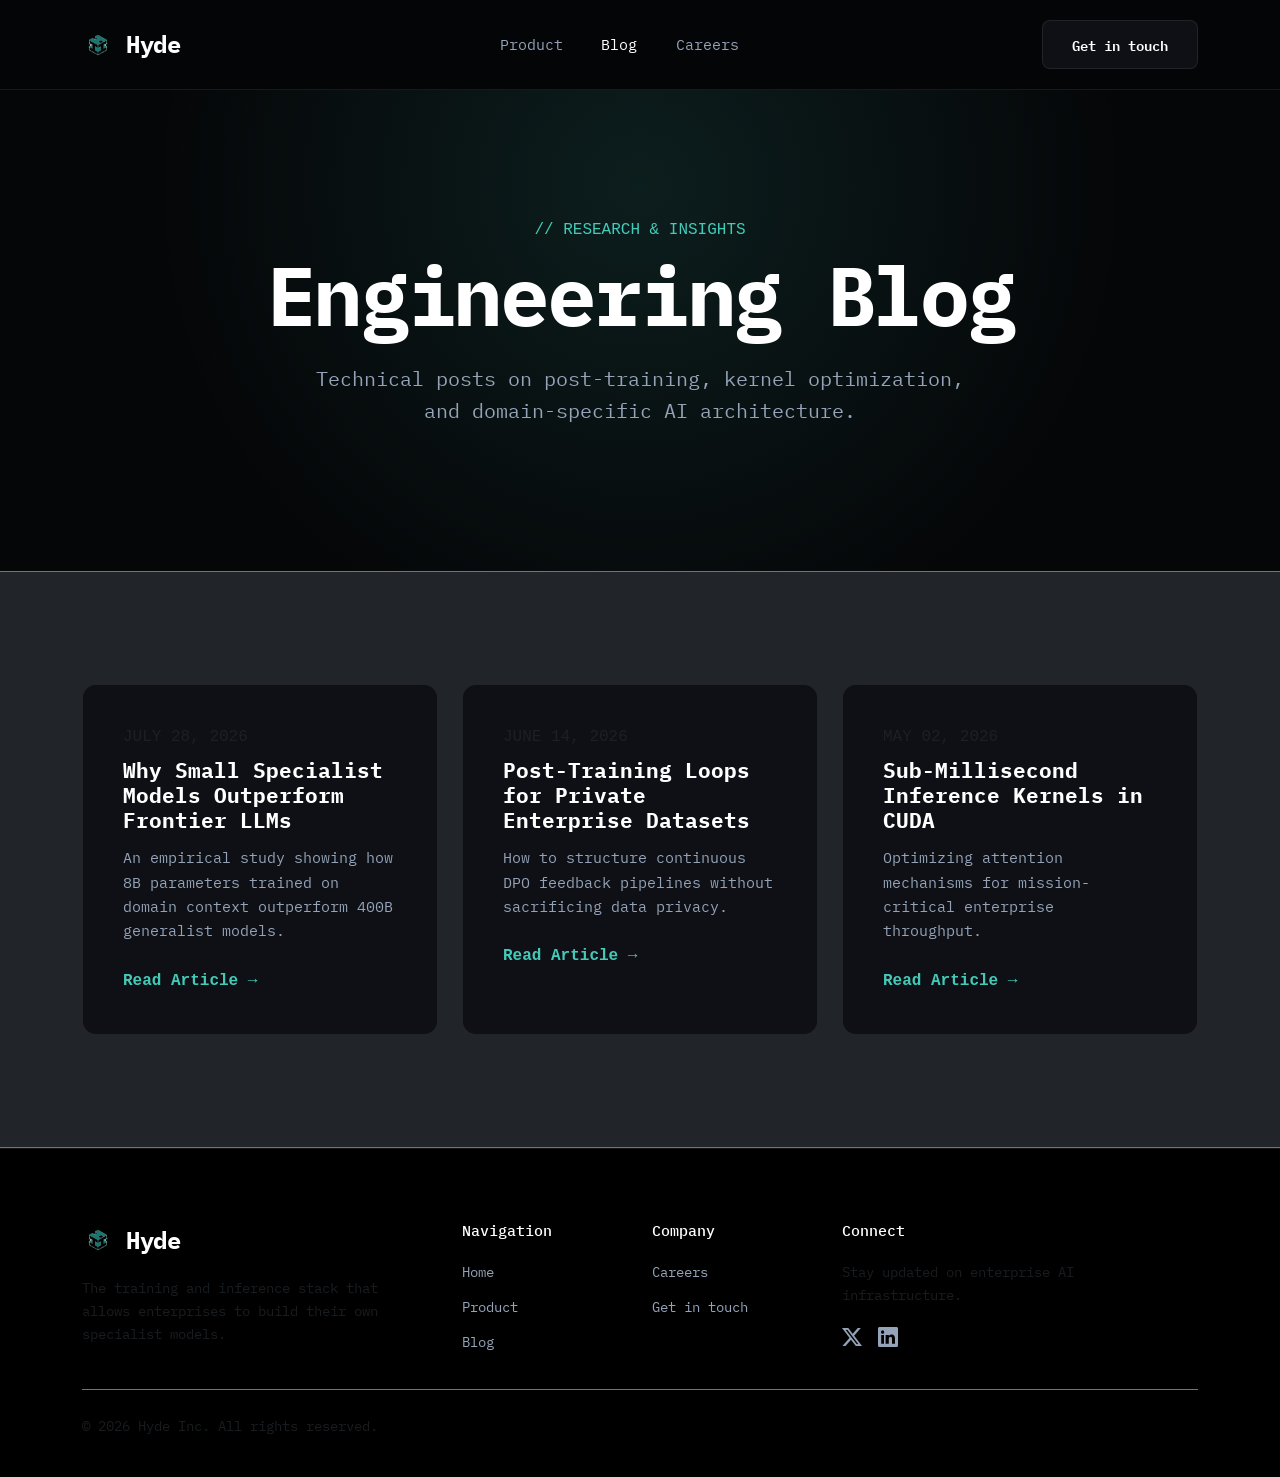
==== blog.html @ 6b25f45a "Add full multipage setup (product.html, blog.html, careers.html) and exact hyde.ai mint charcoal col" ====
<!DOCTYPE html>
<html lang="en">

<head>
    <meta charset="UTF-8">
    <meta name="viewport" content="width=device-width, initial-scale=1.0">
    <title>Blog | Hyde Insights &amp; Research</title>
    <meta name="description" content="Read the latest research, engineering insights, and benchmarks on enterprise specialist models from Hyde.">

    <!-- Favicon -->
    <link rel="icon" type="image/x-icon" href="favicon.ico">
    <link rel="shortcut icon" type="image/x-icon" href="favicon.ico">
    <link rel="icon" type="image/png" sizes="32x32" href="favicon.png">
    <link rel="apple-touch-icon" href="logo.png">

    <!-- Fonts & Icons -->
    <link rel="preconnect" href="https://fonts.googleapis.com">
    <link rel="preconnect" href="https://fonts.gstatic.com" crossorigin>
    <link href="https://fonts.googleapis.com/css2?family=IBM+Plex+Mono:wght@300;400;500;600;700&family=Plus+Jakarta+Sans:wght@400;500;600;700;800&display=swap" rel="stylesheet">
    <link href="https://cdn.jsdelivr.net/npm/bootstrap@5.3.0/dist/css/bootstrap.min.css" rel="stylesheet">
    <link rel="stylesheet" href="https://cdn.jsdelivr.net/npm/bootstrap-icons@1.11.3/font/bootstrap-icons.min.css">
    
    <!-- Custom CSS -->
    <link rel="stylesheet" href="styles.css">
</head>

<body>
    <!-- Navigation Bar -->
    <nav class="navbar navbar-expand-lg">
        <div class="container">
            <a class="navbar-brand" href="index.html">
                <img src="logo.png" alt="Hyde Logo" class="logo-img">
                <span>Hyde</span>
            </a>
            <button class="navbar-toggler navbar-dark" type="button" data-bs-toggle="collapse" data-bs-target="#navbarMain">
                <span class="navbar-toggler-icon"></span>
            </button>
            <div class="collapse navbar-collapse" id="navbarMain">
                <ul class="navbar-nav mx-auto">
                    <li class="nav-item">
                        <a class="nav-link btn-scramble" href="product.html">Product</a>
                    </li>
                    <li class="nav-item">
                        <a class="nav-link active btn-scramble" href="blog.html">Blog</a>
                    </li>
                    <li class="nav-item">
                        <a class="nav-link btn-scramble" href="careers.html">Careers</a>
                    </li>
                </ul>
                <div class="d-flex align-items-center gap-3">
                    <button class="btn-hyde-dark btn-scramble" data-bs-toggle="modal" data-bs-target="#touchModal">
                        Get in touch
                    </button>
                </div>
            </div>
        </div>
    </nav>

    <!-- Header Section -->
    <section class="hero-section text-center">
        <div class="container">
            <span class="text-teal font-monospace fs-6 uppercase mb-2 d-block" style="color: #43cab8;">// RESEARCH &amp; INSIGHTS</span>
            <h1 class="hero-title mb-4">Engineering Blog</h1>
            <p class="hero-lead mb-5">
                Technical posts on post-training, kernel optimization, and domain-specific AI architecture.
            </p>
        </div>
    </section>

    <!-- Blog Posts Grid -->
    <section class="section-padding border-top border-bottom border-secondary bg-dark">
        <div class="container">
            <div class="row g-4">
                <div class="col-lg-4 col-md-6">
                    <div class="hyde-card">
                        <div class="text-muted font-monospace fs-6 mb-2">JULY 28, 2026</div>
                        <h3>Why Small Specialist Models Outperform Frontier LLMs</h3>
                        <p class="mb-4">An empirical study showing how 8B parameters trained on domain context outperform 400B generalist models.</p>
                        <a href="#" class="text-teal font-monospace fs-6 text-decoration-none fw-bold" style="color: #43cab8;">Read Article &rarr;</a>
                    </div>
                </div>

                <div class="col-lg-4 col-md-6">
                    <div class="hyde-card">
                        <div class="text-muted font-monospace fs-6 mb-2">JUNE 14, 2026</div>
                        <h3>Post-Training Loops for Private Enterprise Datasets</h3>
                        <p class="mb-4">How to structure continuous DPO feedback pipelines without sacrificing data privacy.</p>
                        <a href="#" class="text-teal font-monospace fs-6 text-decoration-none fw-bold" style="color: #43cab8;">Read Article &rarr;</a>
                    </div>
                </div>

                <div class="col-lg-4 col-md-6">
                    <div class="hyde-card">
                        <div class="text-muted font-monospace fs-6 mb-2">MAY 02, 2026</div>
                        <h3>Sub-Millisecond Inference Kernels in CUDA</h3>
                        <p class="mb-4">Optimizing attention mechanisms for mission-critical enterprise throughput.</p>
                        <a href="#" class="text-teal font-monospace fs-6 text-decoration-none fw-bold" style="color: #43cab8;">Read Article &rarr;</a>
                    </div>
                </div>
            </div>
        </div>
    </section>

    <!-- Footer -->
    <footer>
        <div class="container">
            <div class="row g-4 mb-4">
                <div class="col-lg-4">
                    <a class="navbar-brand text-white mb-3" href="index.html">
                        <img src="logo.png" alt="Hyde Logo" class="logo-img">
                        <span>Hyde</span>
                    </a>
                    <p class="text-muted pe-lg-4">
                        The training and inference stack that allows enterprises to build their own specialist models.
                    </p>
                </div>
                <div class="col-6 col-lg-2">
                    <h5>Navigation</h5>
                    <ul>
                        <li><a href="index.html">Home</a></li>
                        <li><a href="product.html">Product</a></li>
                        <li><a href="blog.html">Blog</a></li>
                    </ul>
                </div>
                <div class="col-6 col-lg-2">
                    <h5>Company</h5>
                    <ul>
                        <li><a href="careers.html">Careers</a></li>
                        <li><a href="#" data-bs-toggle="modal" data-bs-target="#touchModal">Get in touch</a></li>
                    </ul>
                </div>
                <div class="col-lg-4">
                    <h5>Connect</h5>
                    <p class="text-muted">Stay updated on enterprise AI infrastructure.</p>
                    <div class="d-flex gap-3 fs-5">
                        <a href="https://x.com/Buildwith_Hyde" target="_blank" title="Twitter/X @Buildwith_Hyde"><i class="bi bi-twitter-x"></i></a>
                        <a href="https://linkedin.com" target="_blank" title="LinkedIn"><i class="bi bi-linkedin"></i></a>
                    </div>
                </div>
            </div>

            <div class="border-top border-secondary pt-4 d-flex flex-column flex-md-row justify-content-between align-items-center gap-3">
                <p class="mb-0 text-muted">&copy; 2026 Hyde Inc. All rights reserved.</p>
            </div>
        </div>
    </footer>

    <!-- Get in Touch Modal Drawer -->
    <div class="modal fade" id="touchModal" tabindex="-1" aria-hidden="true">
        <div class="modal-dialog modal-dialog-centered">
            <div class="modal-content p-2">
                <div class="modal-header border-bottom border-secondary">
                    <h5 class="modal-title fw-bold text-white"><i class="bi bi-terminal text-teal me-2" style="color: #43cab8;"></i> Get in Touch with Hyde</h5>
                    <button type="button" class="btn-close btn-close-white" data-bs-dismiss="modal" aria-label="Close"></button>
                </div>
                <div class="modal-body p-4">
                    <form onsubmit="event.preventDefault(); alert('Inquiry received! The Hyde enterprise team will contact you shortly.'); bootstrap.Modal.getInstance(document.getElementById('touchModal')).hide();">
                        <div class="mb-3">
                            <label class="form-label text-muted fs-6">Full Name</label>
                            <input type="text" class="form-control" placeholder="Jane Doe" required>
                        </div>
                        <div class="mb-3">
                            <label class="form-label text-muted fs-6">Work Email</label>
                            <input type="email" class="form-control" placeholder="jane@enterprise.com" required>
                        </div>
                        <button type="submit" class="btn-hyde-primary w-100 py-3 mt-2 justify-content-center">
                            Submit Enterprise Request <i class="bi bi-send ms-1"></i>
                        </button>
                    </form>
                </div>
            </div>
        </div>
    </div>

    <!-- Scripts -->
    <script src="https://cdn.jsdelivr.net/npm/bootstrap@5.3.0/dist/js/bootstrap.bundle.min.js"></script>
    <script src="scripts.js"></script>
</body>
</html>
---- styles.css ----
/*
 * Hyde (hyde.ai) — Exact Multipage & Color Scheme Design System
 * Colors: Deep Charcoal (#090a0d), Mint Cyan (#43cab8), Pale Cream Mint (#d0ece6), Soft White (#ffffff)
 */

:root {
    --bg-black: #050608;
    --bg-dark: #090a0d;
    --bg-card: #0e1015;
    --bg-card-border: rgba(255, 255, 255, 0.08);
    
    --accent-mint: #43cab8;
    --accent-mint-cream: #d0ece6;
    --accent-mint-light: #e3f8f4;
    --accent-glow: rgba(67, 202, 184, 0.2);

    --text-white: #ffffff;
    --text-muted: #94a3b8;
    --text-sub: #64748b;

    --radius-sm: 8px;
    --radius-md: 14px;

    --font-mono: 'IBM Plex Mono', monospace;
    --font-sans: 'Plus Jakarta Sans', -apple-system, BlinkMacSystemFont, sans-serif;

    --transition: all 0.3s cubic-bezier(0.16, 1, 0.3, 1);
}

*, *::before, *::after {
    box-sizing: border-box;
    margin: 0;
    padding: 0;
}

body {
    background-color: var(--bg-black);
    color: var(--text-white);
    font-family: var(--font-mono);
    line-height: 1.6;
    overflow-x: hidden;
    -webkit-font-smoothing: antialiased;
}

/* Scrollbar */
::-webkit-scrollbar {
    width: 6px;
}
::-webkit-scrollbar-track {
    background: var(--bg-black);
}
::-webkit-scrollbar-thumb {
    background: #1e293b;
    border-radius: 3px;
}
::-webkit-scrollbar-thumb:hover {
    background: var(--accent-mint);
}

/* Navbar */
.navbar {
    background-color: rgba(5, 6, 8, 0.9);
    backdrop-filter: blur(24px);
    -webkit-backdrop-filter: blur(24px);
    border-bottom: 1px solid var(--bg-card-border);
    padding: 1.25rem 0;
    position: sticky;
    top: 0;
    z-index: 1000;
}

.navbar-brand {
    font-family: var(--font-mono);
    font-weight: 700;
    font-size: 1.5rem;
    color: #ffffff !important;
    letter-spacing: -0.02em;
    display: flex;
    align-items: center;
    gap: 0.75rem;
    text-decoration: none;
}

.navbar-brand img.logo-img {
    height: 32px;
    width: 32px;
    object-fit: contain;
}

.nav-link {
    font-family: var(--font-mono);
    font-size: 0.95rem;
    color: var(--text-muted) !important;
    padding: 0.5rem 1.2rem !important;
    transition: var(--transition);
    text-decoration: none;
}

.nav-link:hover, .nav-link.active {
    color: var(--text-white) !important;
}

/* Buttons */
.btn-hyde-primary {
    background: var(--text-white);
    color: var(--bg-black) !important;
    font-family: var(--font-mono);
    font-weight: 700;
    font-size: 0.9rem;
    padding: 0.75rem 1.8rem;
    border-radius: var(--radius-sm);
    border: none;
    transition: var(--transition);
    text-decoration: none;
    display: inline-flex;
    align-items: center;
    gap: 0.5rem;
    cursor: pointer;
}

.btn-hyde-primary:hover {
    background: var(--accent-mint-cream);
    transform: translateY(-2px);
    box-shadow: 0 0 30px var(--accent-glow);
}

.btn-hyde-dark {
    background: var(--bg-card);
    border: 1px solid var(--bg-card-border);
    color: var(--text-white) !important;
    font-family: var(--font-mono);
    font-weight: 600;
    font-size: 0.9rem;
    padding: 0.75rem 1.8rem;
    border-radius: var(--radius-sm);
    transition: var(--transition);
    text-decoration: none;
    display: inline-flex;
    align-items: center;
    gap: 0.5rem;
    cursor: pointer;
}

.btn-hyde-dark:hover {
    border-color: var(--accent-mint);
    color: var(--accent-mint) !important;
}

/* Hero Section */
.hero-section {
    padding: 8rem 0 6rem;
    position: relative;
    background: radial-gradient(circle at 50% 20%, rgba(67, 202, 184, 0.12) 0%, transparent 65%);
}

.hero-title {
    font-family: var(--font-mono);
    font-size: clamp(3rem, 6.5vw, 5.5rem);
    font-weight: 700;
    letter-spacing: -0.04em;
    line-height: 1.05;
    color: var(--text-white);
}

.hero-lead {
    font-family: var(--font-mono);
    font-size: 1.25rem;
    color: var(--text-muted);
    max-width: 680px;
    margin: 0 auto;
}

/* Cards & Layout */
.section-padding {
    padding: 7rem 0;
}

.hyde-card {
    background: var(--bg-card);
    border: 1px solid var(--bg-card-border);
    border-radius: var(--radius-md);
    padding: 2.5rem;
    height: 100%;
    transition: var(--transition);
}

.hyde-card:hover {
    border-color: rgba(67, 202, 184, 0.4);
    box-shadow: 0 15px 40px rgba(67, 202, 184, 0.12);
    transform: translateY(-4px);
}

.hyde-card h3 {
    font-family: var(--font-mono);
    font-size: 1.3rem;
    font-weight: 700;
    color: var(--text-white);
    margin-bottom: 0.75rem;
}

.hyde-card p {
    color: var(--text-muted);
    font-size: 0.95rem;
    margin: 0;
}

/* Modal Drawer */
.modal-content {
    background-color: var(--bg-card);
    border: 1px solid var(--bg-card-border);
    border-radius: var(--radius-md);
    color: var(--text-white);
    font-family: var(--font-mono);
}

.form-control, .form-select {
    background-color: #050608 !important;
    border: 1px solid var(--bg-card-border) !important;
    color: #ffffff !important;
    font-family: var(--font-mono);
    padding: 0.75rem 1rem;
    border-radius: var(--radius-sm);
}

.form-control:focus, .form-select:focus {
    border-color: var(--accent-mint) !important;
    box-shadow: 0 0 15px var(--accent-glow) !important;
}

/* Footer */
footer {
    background-color: #000000;
    border-top: 1px solid var(--bg-card-border);
    padding: 4.5rem 0 2.5rem;
    color: var(--text-sub);
    font-family: var(--font-mono);
    font-size: 0.9rem;
}

footer h5 {
    color: var(--text-white);
    font-size: 0.95rem;
    margin-bottom: 1.25rem;
}

footer a {
    color: var(--text-muted);
    text-decoration: none;
    transition: var(--transition);
}

footer a:hover {
    color: var(--accent-mint);
}

footer ul {
    list-style: none;
    padding: 0;
    margin: 0;
}

footer ul li {
    margin-bottom: 0.75rem;
}
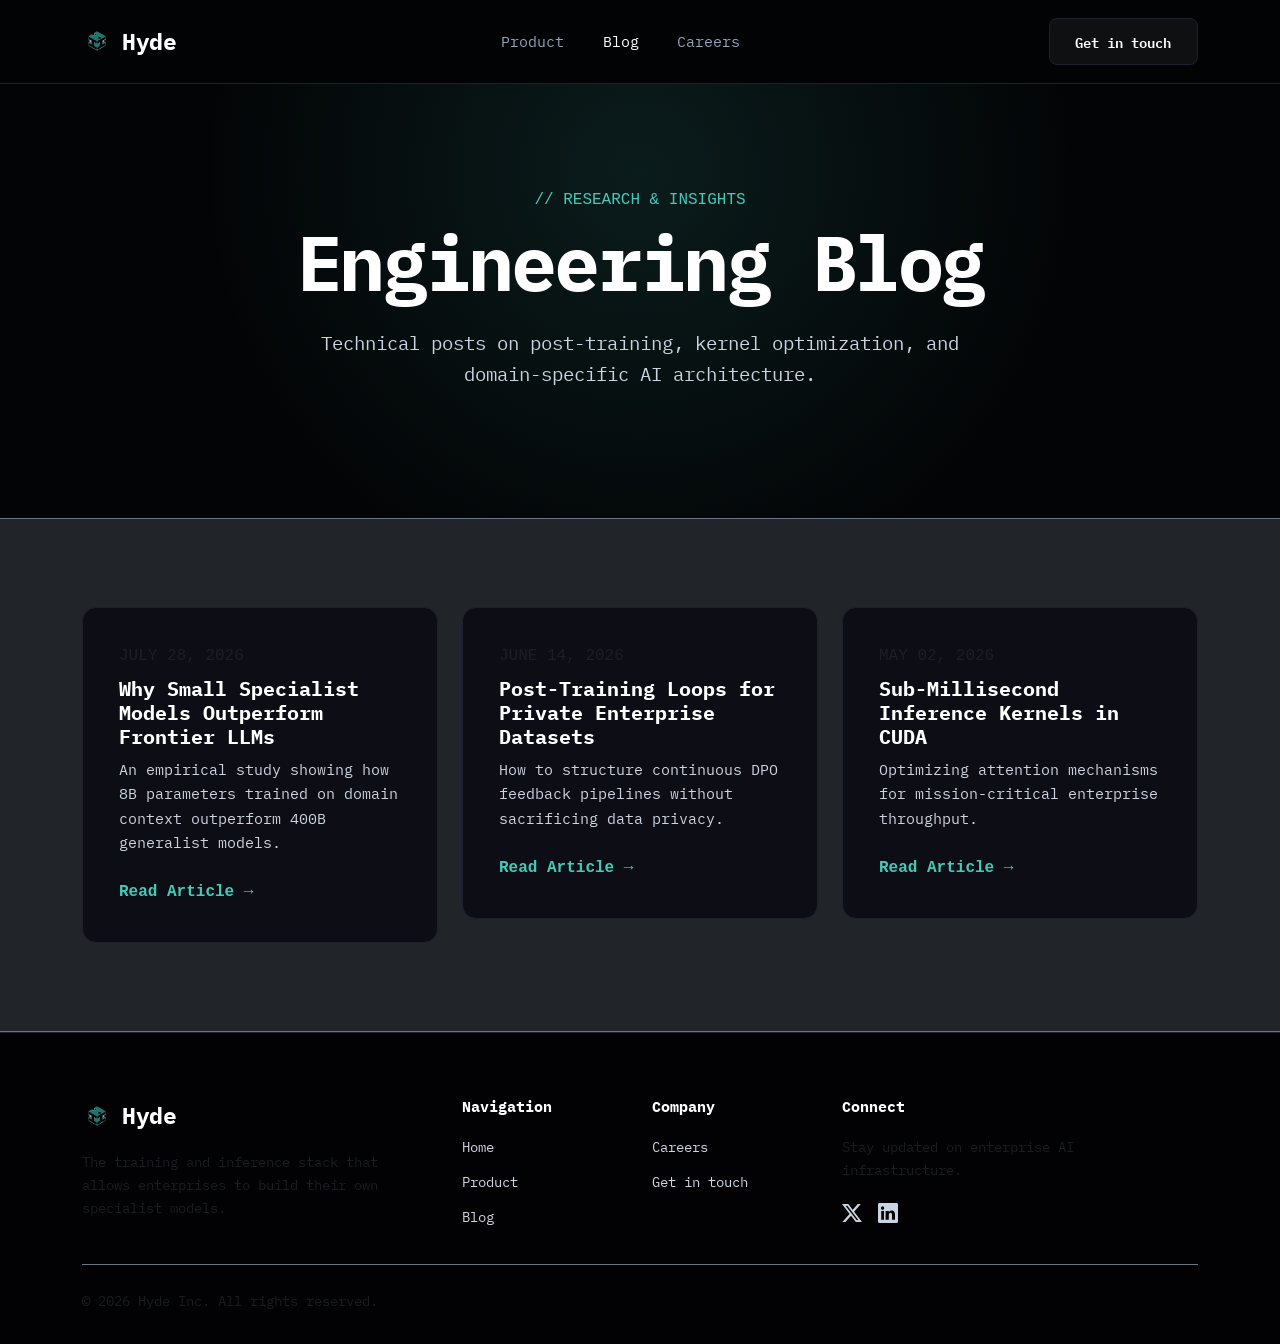
==== commit ebb02683: "Add virtual-protocol-site-verification meta tag (ed8bc4aa6dafc69484e008cee873ee3d)" ====
--- a/blog.html
+++ b/blog.html
@@ -4,6 +4,7 @@
 <head>
     <meta charset="UTF-8">
     <meta name="viewport" content="width=device-width, initial-scale=1.0">
+    <meta name="virtual-protocol-site-verification" content="ed8bc4aa6dafc69484e008cee873ee3d" />
     <title>Blog | Hyde Insights &amp; Research</title>
     <meta name="description" content="Read the latest research, engineering insights, and benchmarks on enterprise specialist models from Hyde.">
 
--- a/styles.css
+++ b/styles.css
@@ -1,30 +1,31 @@
 /*
- * Hyde (hyde.ai) — Exact Multipage & Color Scheme Design System
- * Colors: Deep Charcoal (#090a0d), Mint Cyan (#43cab8), Pale Cream Mint (#d0ece6), Soft White (#ffffff)
+ * Hyde (hyde.ai) — Sleek High-Contrast Enterprise AI Design System
  */
 
 :root {
-    --bg-black: #050608;
-    --bg-dark: #090a0d;
-    --bg-card: #0e1015;
-    --bg-card-border: rgba(255, 255, 255, 0.08);
-    
+    --bg-black: #030406;
+    --bg-dark: #07080c;
+    --bg-card: #0d0e15;
+    --bg-card-hover: #121420;
+    --border-color: #1e202e;
+    --border-glow: rgba(67, 202, 184, 0.35);
+
     --accent-mint: #43cab8;
-    --accent-mint-cream: #d0ece6;
-    --accent-mint-light: #e3f8f4;
-    --accent-glow: rgba(67, 202, 184, 0.2);
+    --accent-teal-glow: rgba(67, 202, 184, 0.25);
 
     --text-white: #ffffff;
+    --text-light: #cbd5e1;
     --text-muted: #94a3b8;
     --text-sub: #64748b;
 
     --radius-sm: 8px;
     --radius-md: 14px;
+    --radius-pill: 100px;
 
     --font-mono: 'IBM Plex Mono', monospace;
     --font-sans: 'Plus Jakarta Sans', -apple-system, BlinkMacSystemFont, sans-serif;
 
-    --transition: all 0.3s cubic-bezier(0.16, 1, 0.3, 1);
+    --transition: all 0.25s cubic-bezier(0.16, 1, 0.3, 1);
 }
 
 *, *::before, *::after {
@@ -42,7 +43,7 @@
     -webkit-font-smoothing: antialiased;
 }
 
-/* Scrollbar */
+/* Custom Scrollbar */
 ::-webkit-scrollbar {
     width: 6px;
 }
@@ -50,7 +51,7 @@
     background: var(--bg-black);
 }
 ::-webkit-scrollbar-thumb {
-    background: #1e293b;
+    background: #1e202e;
     border-radius: 3px;
 }
 ::-webkit-scrollbar-thumb:hover {
@@ -59,11 +60,11 @@
 
 /* Navbar */
 .navbar {
-    background-color: rgba(5, 6, 8, 0.9);
-    backdrop-filter: blur(24px);
-    -webkit-backdrop-filter: blur(24px);
-    border-bottom: 1px solid var(--bg-card-border);
-    padding: 1.25rem 0;
+    background-color: rgba(3, 4, 6, 0.9);
+    backdrop-filter: blur(20px);
+    -webkit-backdrop-filter: blur(20px);
+    border-bottom: 1px solid var(--border-color);
+    padding: 1.1rem 0;
     position: sticky;
     top: 0;
     z-index: 1000;
@@ -72,24 +73,24 @@
 .navbar-brand {
     font-family: var(--font-mono);
     font-weight: 700;
-    font-size: 1.5rem;
+    font-size: 1.45rem;
     color: #ffffff !important;
     letter-spacing: -0.02em;
     display: flex;
     align-items: center;
-    gap: 0.75rem;
+    gap: 0.65rem;
     text-decoration: none;
 }
 
 .navbar-brand img.logo-img {
-    height: 32px;
-    width: 32px;
+    height: 30px;
+    width: 30px;
     object-fit: contain;
 }
 
 .nav-link {
     font-family: var(--font-mono);
-    font-size: 0.95rem;
+    font-size: 0.92rem;
     color: var(--text-muted) !important;
     padding: 0.5rem 1.2rem !important;
     transition: var(--transition);
@@ -97,17 +98,17 @@
 }
 
 .nav-link:hover, .nav-link.active {
-    color: var(--text-white) !important;
+    color: #ffffff !important;
 }
 
 /* Buttons */
 .btn-hyde-primary {
-    background: var(--text-white);
-    color: var(--bg-black) !important;
+    background: #ffffff;
+    color: #000000 !important;
     font-family: var(--font-mono);
     font-weight: 700;
     font-size: 0.9rem;
-    padding: 0.75rem 1.8rem;
+    padding: 0.7rem 1.6rem;
     border-radius: var(--radius-sm);
     border: none;
     transition: var(--transition);
@@ -119,19 +120,19 @@
 }
 
 .btn-hyde-primary:hover {
-    background: var(--accent-mint-cream);
+    background: #e2e8f0;
     transform: translateY(-2px);
-    box-shadow: 0 0 30px var(--accent-glow);
+    box-shadow: 0 4px 20px rgba(255, 255, 255, 0.3);
 }
 
 .btn-hyde-dark {
-    background: var(--bg-card);
-    border: 1px solid var(--bg-card-border);
-    color: var(--text-white) !important;
+    background: rgba(255, 255, 255, 0.05);
+    border: 1px solid var(--border-color);
+    color: #ffffff !important;
     font-family: var(--font-mono);
     font-weight: 600;
     font-size: 0.9rem;
-    padding: 0.75rem 1.8rem;
+    padding: 0.7rem 1.6rem;
     border-radius: var(--radius-sm);
     transition: var(--transition);
     text-decoration: none;
@@ -142,64 +143,65 @@
 }
 
 .btn-hyde-dark:hover {
+    background: rgba(255, 255, 255, 0.1);
     border-color: var(--accent-mint);
-    color: var(--accent-mint) !important;
+    color: #ffffff !important;
 }
 
 /* Hero Section */
 .hero-section {
-    padding: 8rem 0 6rem;
+    padding: 6.5rem 0 5rem;
     position: relative;
-    background: radial-gradient(circle at 50% 20%, rgba(67, 202, 184, 0.12) 0%, transparent 65%);
+    background: radial-gradient(circle at 50% 20%, rgba(67, 202, 184, 0.12) 0%, transparent 60%);
 }
 
 .hero-title {
     font-family: var(--font-mono);
-    font-size: clamp(3rem, 6.5vw, 5.5rem);
+    font-size: clamp(2.8rem, 6vw, 5rem);
     font-weight: 700;
     letter-spacing: -0.04em;
-    line-height: 1.05;
-    color: var(--text-white);
+    line-height: 1.08;
+    color: #ffffff;
 }
 
 .hero-lead {
     font-family: var(--font-mono);
-    font-size: 1.25rem;
-    color: var(--text-muted);
+    font-size: 1.2rem;
+    color: var(--text-light);
     max-width: 680px;
     margin: 0 auto;
 }
 
 /* Cards & Layout */
 .section-padding {
-    padding: 7rem 0;
+    padding: 5.5rem 0;
 }
 
 .hyde-card {
     background: var(--bg-card);
-    border: 1px solid var(--bg-card-border);
+    border: 1px solid var(--border-color);
     border-radius: var(--radius-md);
-    padding: 2.5rem;
-    height: 100%;
+    padding: 2.25rem;
     transition: var(--transition);
 }
 
 .hyde-card:hover {
-    border-color: rgba(67, 202, 184, 0.4);
-    box-shadow: 0 15px 40px rgba(67, 202, 184, 0.12);
-    transform: translateY(-4px);
+    background: var(--bg-card-hover);
+    border-color: var(--border-glow);
+    box-shadow: 0 10px 35px rgba(67, 202, 184, 0.12);
+    transform: translateY(-3px);
 }
 
 .hyde-card h3 {
     font-family: var(--font-mono);
-    font-size: 1.3rem;
-    font-weight: 700;
-    color: var(--text-white);
-    margin-bottom: 0.75rem;
+    font-size: 1.25rem;
+    font-weight: 700;
+    color: #ffffff;
+    margin-bottom: 0.5rem;
 }
 
 .hyde-card p {
-    color: var(--text-muted);
+    color: var(--text-light);
     font-size: 0.95rem;
     margin: 0;
 }
@@ -207,15 +209,15 @@
 /* Modal Drawer */
 .modal-content {
     background-color: var(--bg-card);
-    border: 1px solid var(--bg-card-border);
+    border: 1px solid var(--border-color);
     border-radius: var(--radius-md);
     color: var(--text-white);
     font-family: var(--font-mono);
 }
 
 .form-control, .form-select {
-    background-color: #050608 !important;
-    border: 1px solid var(--bg-card-border) !important;
+    background-color: #030406 !important;
+    border: 1px solid var(--border-color) !important;
     color: #ffffff !important;
     font-family: var(--font-mono);
     padding: 0.75rem 1rem;
@@ -224,27 +226,28 @@
 
 .form-control:focus, .form-select:focus {
     border-color: var(--accent-mint) !important;
-    box-shadow: 0 0 15px var(--accent-glow) !important;
+    box-shadow: 0 0 15px var(--accent-teal-glow) !important;
 }
 
 /* Footer */
 footer {
-    background-color: #000000;
-    border-top: 1px solid var(--bg-card-border);
-    padding: 4.5rem 0 2.5rem;
-    color: var(--text-sub);
+    background-color: #020204;
+    border-top: 1px solid var(--border-color);
+    padding: 4rem 0 2rem;
+    color: var(--text-muted);
     font-family: var(--font-mono);
     font-size: 0.9rem;
 }
 
 footer h5 {
-    color: var(--text-white);
+    color: #ffffff;
     font-size: 0.95rem;
     margin-bottom: 1.25rem;
+    font-weight: 700;
 }
 
 footer a {
-    color: var(--text-muted);
+    color: var(--text-light);
     text-decoration: none;
     transition: var(--transition);
 }
